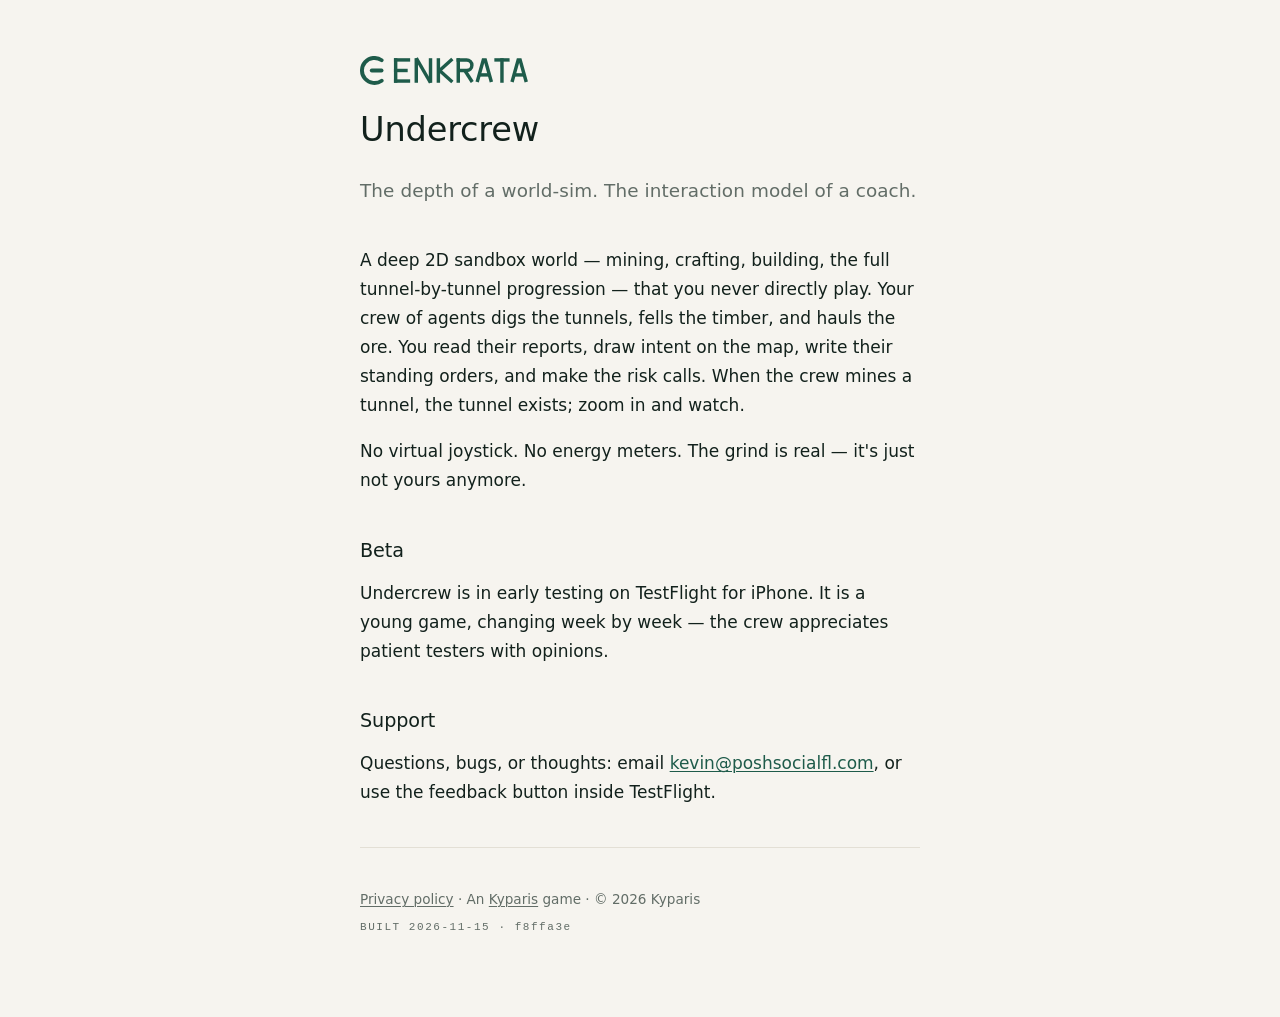
==== undercrew/index.html @ 9447af85 "Rename the studio to Kyparis and move the site to kyparis-studio.github.io Text and URLs only. The l" ====
<!DOCTYPE html>
<html lang="en">
<head>
<meta charset="utf-8">
<meta name="viewport" content="width=device-width, initial-scale=1">
<title>Undercrew</title>
<meta name="description" content="Undercrew: a deep 2D sandbox world you never directly play — you run the crew of agents that plays it, from your phone.">
<link rel="stylesheet" href="/brand.css">
<link rel="icon" href="/favicon.svg" type="image/svg+xml">
<link rel="icon" href="/favicon-32.png" sizes="32x32" type="image/png">
<link rel="icon" href="/favicon-16.png" sizes="16x16" type="image/png">
<link rel="apple-touch-icon" href="/apple-touch-icon.png">
<link rel="canonical" href="https://kyparis-studio.github.io/undercrew/">
<meta name="theme-color" content="#F6F4EF" media="(prefers-color-scheme: light)">
<meta name="theme-color" content="#12211C" media="(prefers-color-scheme: dark)">
<meta property="og:type" content="website">
<meta property="og:site_name" content="Kyparis">
<meta property="og:title" content="Undercrew">
<meta property="og:description" content="Undercrew: a deep 2D sandbox world you never directly play — you run the crew of agents that plays it, from your phone.">
<meta property="og:url" content="https://kyparis-studio.github.io/undercrew/">
<meta property="og:image" content="https://kyparis-studio.github.io/og.png">
<meta property="og:image:width" content="1200">
<meta property="og:image:height" content="630">
<meta name="twitter:card" content="summary_large_image">
</head>
<body>
<div class="page">
<header class="masthead">
  <a href="/" aria-label="Kyparis home"><svg class="lockup lockup-sm" aria-hidden="true" focusable="false" xmlns="http://www.w3.org/2000/svg" viewBox="0 -9 684.154 118" role="img"><title>Enkrata</title><g transform="translate(-20.7297 -29.7297) scale(1.59459)"><g fill="none" stroke="currentColor" stroke-width="10" stroke-linecap="round"><path d="M68.3 23.8 A32 32 0 1 0 68.3 76.2"/><path d="M43 50 H68"/></g></g><g transform="translate(138.154 0)"><g fill="none" stroke="currentColor" stroke-width="14" stroke-linecap="butt" stroke-linejoin="miter" stroke-miterlimit="4"><path d="M 7 0 V 100"/><path d="M 0 7 H 66"/><path d="M 0 50 H 56"/><path d="M 0 93 H 66"/><path d="M 91 0 V 100"/><path d="M 149 0 V 100"/><path d="M 91 0 L 149 100"/><path d="M 181 0 V 100"/><path d="M 186 50 L 238 3"/><path d="M 186 50 L 238 97"/><path d="M 262 0 V 100"/><path d="M 255 7 H 296 A 21.5 21.5 0 0 1 296 50 H 262"/><path d="M 289 50 L 319 97"/><path d="M 339 97 L 364 7 H 372 L 397 97"/><path d="M 347 68 H 389"/><path d="M 409 7 H 471"/><path d="M 440 0 V 100"/><path d="M 481 97 L 506 7 H 514 L 539 97"/><path d="M 489 68 H 531"/></g></g></svg></a>
  <h1 class="title">Undercrew</h1>
  <p class="tagline">The depth of a world-sim. The interaction model of a coach.</p>
</header>

<div class="prose">
  <p>A deep 2D sandbox world — mining, crafting, building, the full
  tunnel-by-tunnel progression — that you never directly play. Your crew of
  agents digs the tunnels, fells the timber, and hauls the ore. You read
  their reports, draw intent on the map, write their standing orders, and
  make the risk calls. When the crew mines a tunnel, the tunnel exists; zoom
  in and watch.</p>

  <p>No virtual joystick. No energy meters. The grind is real — it's just not
  yours anymore.</p>
</div>

<section class="section">
  <h2>Beta</h2>
  <p>Undercrew is in early testing on TestFlight for iPhone. It is a young
  game, changing week by week — the crew appreciates patient testers with
  opinions.</p>
</section>

<section class="section">
  <h2>Support</h2>
  <p>Questions, bugs, or thoughts: email
  <a href="mailto:kevin@poshsocialfl.com">kevin@poshsocialfl.com</a>, or use
  the feedback button inside TestFlight.</p>
</section>

<hr class="rule">
<footer>
  <p><a href="/undercrew/privacy.html">Privacy policy</a> &middot;
  An <a href="/">Kyparis</a> game &middot; &copy; 2026 Kyparis</p>
  <p class="machine">Built 2026-11-15 &middot; <span class="sha">f8ffa3e</span></p>
</footer>
</div>
</body>
</html>
---- brand.css ----
/* Kyparis site styles.
 *
 * The token block below is copied from brand/tokens.css in
 * github.com/kyparis-studio/enkrata-workspace, which is the source of truth. Change it
 * there first, then mirror it here — do not diverge.
 *
 * Contrast is measured, not eyeballed: every text role clears 4.5:1 against both
 * the page ground and the raised surface. Three combinations that look fine and
 * are not: pine on pine-black 2.10:1, brass on bone 2.99:1, sage on bone 4.07:1.
 *
 * Type: the brand specifies Jost for display and IBM Plex Sans for body. Neither
 * is served here yet — self-hosting is pending, and loading them from a font CDN
 * would send visitors' IPs to a third party, which this site's own privacy policy
 * says it does not do. Until then the fallback stacks below do the work.
 */

:root {
  --ek-bg: #F6F4EF;
  --ek-surface: #FFFFFF;
  --ek-ink: #12211C;
  --ek-muted: #626D67;
  --ek-accent: #1E5B4A;
  --ek-accent-strong: #17483A;
  --ek-brass-ink: #8C6A1E;
  --ek-rule: #E3DFD5;
  --ek-rule-strong: #D2CDBF;

  --ek-font-display: Jost, Futura, "Century Gothic", ui-sans-serif, system-ui, sans-serif;
  --ek-font-body: "IBM Plex Sans", ui-sans-serif, system-ui, -apple-system, "Segoe UI", sans-serif;
  --ek-font-mono: "IBM Plex Mono", ui-monospace, SFMono-Regular, Menlo, Consolas, monospace;
}

@media (prefers-color-scheme: dark) {
  :root:not([data-theme="light"]) {
    --ek-bg: #12211C;
    --ek-surface: #1A2C26;
    --ek-ink: #F6F4EF;
    --ek-muted: #8B968F;
    --ek-accent: #46A88A;
    --ek-accent-strong: #5CC0A2;
    --ek-brass-ink: #B89031;
    --ek-rule: #24382F;
    --ek-rule-strong: #33493F;
  }
}

:root[data-theme="dark"] {
  --ek-bg: #12211C;
  --ek-surface: #1A2C26;
  --ek-ink: #F6F4EF;
  --ek-muted: #8B968F;
  --ek-accent: #46A88A;
  --ek-accent-strong: #5CC0A2;
  --ek-brass-ink: #B89031;
  --ek-rule: #24382F;
  --ek-rule-strong: #33493F;
}

*, *::before, *::after { box-sizing: border-box; }
* { margin: 0; padding: 0; }

body {
  background: var(--ek-bg);
  color: var(--ek-ink);
  font-family: var(--ek-font-body);
  font-size: 17px;
  line-height: 1.7;
  -webkit-font-smoothing: antialiased;
  text-rendering: optimizeLegibility;
}

.page {
  max-width: 38rem;
  margin: 0 auto;
  padding: 3.5rem 1.5rem 5rem;
  display: flex;
  flex-direction: column;
  gap: 2.5rem;
}

/* --- masthead ---------------------------------------------------------- */
/* Gap is the brand's clear-space rule, not a taste call: nothing may come
   closer to the lockup than half the mark's height. At the 15rem lockup used
   on the landing page the mark is ~41px tall, so 1.5rem (24px) is the floor. */
.masthead { display: flex; flex-direction: column; gap: 1.5rem; }

.lockup { display: block; width: 100%; max-width: 15rem; height: auto; color: var(--ek-accent); }
.lockup-sm { max-width: 10.5rem; }

/* The lockup carries the name, so the h1 is present for structure and screen
   readers without being painted twice. */
.sr-only {
  position: absolute; width: 1px; height: 1px; padding: 0;
  overflow: hidden; clip: rect(0 0 0 0); white-space: nowrap; border: 0;
}

.tagline {
  font-family: var(--ek-font-display);
  font-size: 1.15rem;
  letter-spacing: .005em;
  color: var(--ek-muted);
}

.crumb {
  font-family: var(--ek-font-mono);
  font-size: 11px;
  letter-spacing: .14em;
  text-transform: uppercase;
  color: var(--ek-brass-ink);
}

/* --- the machine layer -------------------------------------------------- */
/* Plex Mono is the voice of the machinery around the content: geometry
   callouts, build stamps, section labels (brand/README.md section 8). It
   annotates and never speaks — nothing a reader must read to understand the
   page is set in it. Muted is its colour; .crumb and .now .status stay brass
   because they carry an earned state rather than an annotation. */
.machine {
  font-family: var(--ek-font-mono);
  font-size: 11px;
  letter-spacing: .14em;
  text-transform: uppercase;
  color: var(--ek-muted);
  line-height: 1.6;
}

/* A commit sha is lowercase hex — uppercasing it misstates the string. */
.machine .sha { text-transform: none; }

/* --- the construction language ------------------------------------------ */
/* A bracketed plate: the dither ground behind, crop marks at the corners, and
   the content on a solid surface above it. Both assets come from brand/plate/
   in enkrata-workspace and are drawn in currentColor, which an external SVG
   cannot see through background-image — so they are masks with the ink set as
   background-color, which is the documented recipe. Both are decoration and
   carry aria-hidden. */
.plate { position: relative; padding: 18px; }

.plate::before {
  content: "";
  position: absolute;
  inset: 0;
  -webkit-mask-image: url("/plate/dither-12.svg");
          mask-image: url("/plate/dither-12.svg");
  -webkit-mask-size: 8px 8px;
          mask-size: 8px 8px;
  background-color: var(--ek-rule-strong);
}

.plate > * { position: relative; }

.cm {
  position: absolute;
  width: 16px;
  height: 16px;
  -webkit-mask-image: url("/plate/corner.svg");
          mask-image: url("/plate/corner.svg");
  -webkit-mask-size: 16px 16px;
          mask-size: 16px 16px;
  background-color: var(--ek-muted);
}
.cm-tl { top: 0; left: 0; }
.cm-tr { top: 0; right: 0; transform: rotate(90deg); }
.cm-br { bottom: 0; right: 0; transform: rotate(180deg); }
.cm-bl { bottom: 0; left: 0; transform: rotate(270deg); }

/* --- headings and prose ------------------------------------------------ */
h1.title, h2 {
  font-family: var(--ek-font-display);
  font-weight: 500;
  letter-spacing: -.005em;
  text-wrap: balance;
}
h1.title { font-size: 2.1rem; line-height: 1.25; }
h2 { font-size: 1.2rem; }

.prose { display: flex; flex-direction: column; gap: 1.1rem; }
.section { display: flex; flex-direction: column; gap: .7rem; }
.date { color: var(--ek-muted); font-size: .92rem; }

a { color: var(--ek-accent); text-decoration-thickness: 1px; text-underline-offset: 2px; }
a:hover { color: var(--ek-accent-strong); }
a:focus-visible { outline: 2px solid var(--ek-accent); outline-offset: 2px; border-radius: 2px; }

strong { font-weight: 600; }

/* --- the one card on the site: what's being built ---------------------- */
.now {
  background: var(--ek-surface);
  border: 1px solid var(--ek-rule);
  border-radius: 12px;
  padding: 1.5rem 1.6rem;
  display: flex;
  flex-direction: column;
  gap: .5rem;
}
.now h3 { font-family: var(--ek-font-display); font-size: 1.3rem; font-weight: 500; }
.now h3 a { text-decoration: none; }
.now h3 a:hover { text-decoration: underline; }
.now .status {
  font-family: var(--ek-font-mono);
  font-size: 11px;
  letter-spacing: .1em;
  text-transform: uppercase;
  color: var(--ek-brass-ink);
}

.rule { border: 0; border-top: 1px solid var(--ek-rule); }

footer {
  color: var(--ek-muted);
  font-size: .85rem;
  display: flex;
  flex-direction: column;
  gap: .5rem;
}
footer a { color: var(--ek-muted); }
footer a:hover { color: var(--ek-accent); }

@media (max-width: 30rem) {
  body { font-size: 16px; }
  h1.title { font-size: 1.75rem; }
}
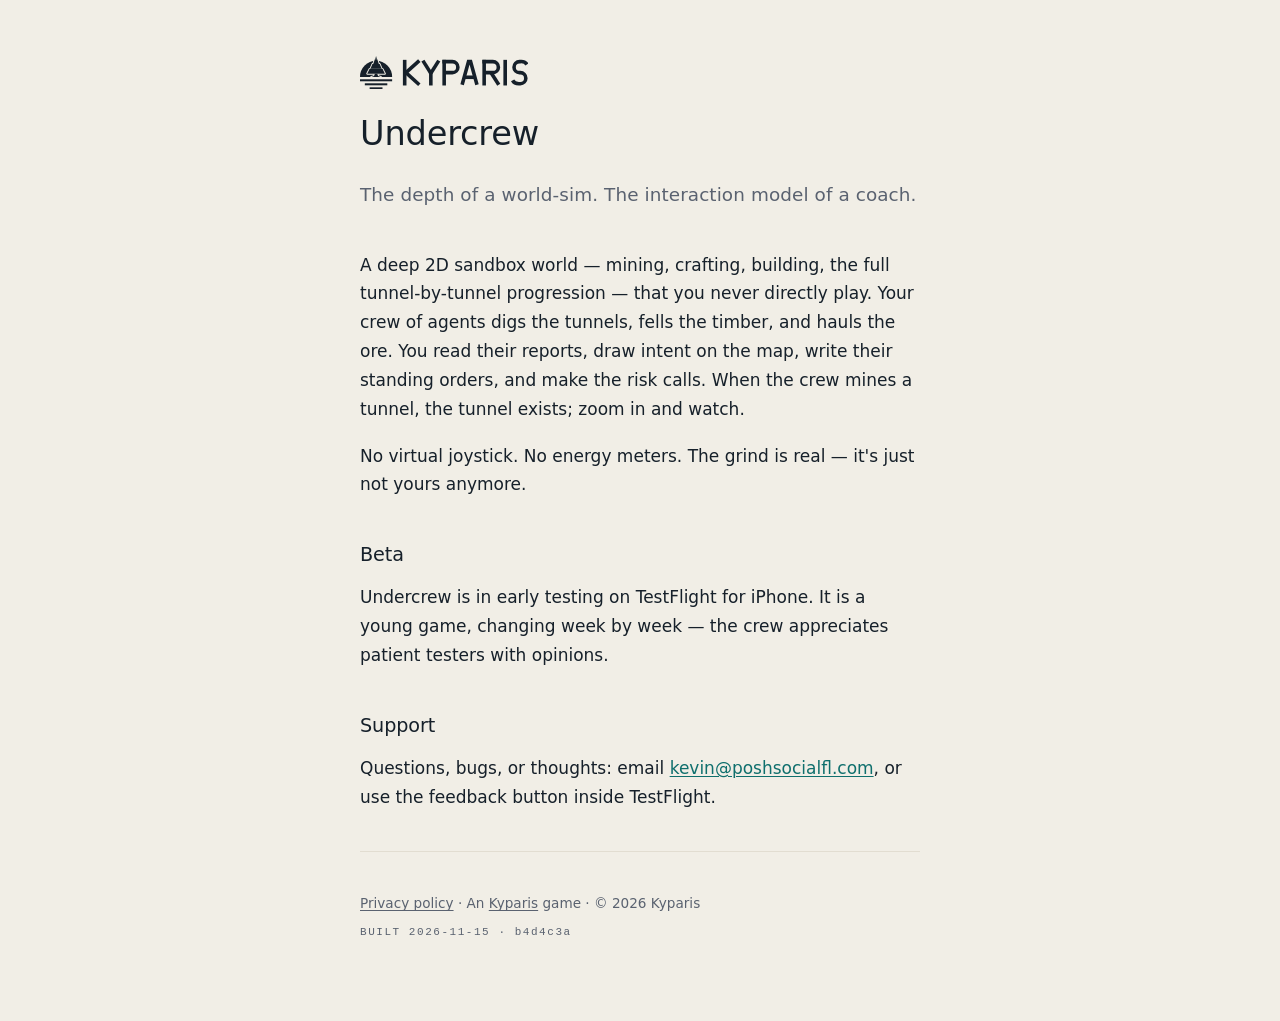
==== commit aee7956c: "Rebrand the site to the Kyparis identity Kyparis tokens (night, limestone, spring, dawn), the First " ====
--- a/undercrew/index.html
+++ b/undercrew/index.html
@@ -11,8 +11,8 @@
 <link rel="icon" href="/favicon-16.png" sizes="16x16" type="image/png">
 <link rel="apple-touch-icon" href="/apple-touch-icon.png">
 <link rel="canonical" href="https://kyparis-studio.github.io/undercrew/">
-<meta name="theme-color" content="#F6F4EF" media="(prefers-color-scheme: light)">
-<meta name="theme-color" content="#12211C" media="(prefers-color-scheme: dark)">
+<meta name="theme-color" content="#F1EEE6" media="(prefers-color-scheme: light)">
+<meta name="theme-color" content="#16202A" media="(prefers-color-scheme: dark)">
 <meta property="og:type" content="website">
 <meta property="og:site_name" content="Kyparis">
 <meta property="og:title" content="Undercrew">
@@ -26,7 +26,7 @@
 <body>
 <div class="page">
 <header class="masthead">
-  <a href="/" aria-label="Kyparis home"><svg class="lockup lockup-sm" aria-hidden="true" focusable="false" xmlns="http://www.w3.org/2000/svg" viewBox="0 -9 684.154 118" role="img"><title>Enkrata</title><g transform="translate(-20.7297 -29.7297) scale(1.59459)"><g fill="none" stroke="currentColor" stroke-width="10" stroke-linecap="round"><path d="M68.3 23.8 A32 32 0 1 0 68.3 76.2"/><path d="M43 50 H68"/></g></g><g transform="translate(138.154 0)"><g fill="none" stroke="currentColor" stroke-width="14" stroke-linecap="butt" stroke-linejoin="miter" stroke-miterlimit="4"><path d="M 7 0 V 100"/><path d="M 0 7 H 66"/><path d="M 0 50 H 56"/><path d="M 0 93 H 66"/><path d="M 91 0 V 100"/><path d="M 149 0 V 100"/><path d="M 91 0 L 149 100"/><path d="M 181 0 V 100"/><path d="M 186 50 L 238 3"/><path d="M 186 50 L 238 97"/><path d="M 262 0 V 100"/><path d="M 255 7 H 296 A 21.5 21.5 0 0 1 296 50 H 262"/><path d="M 289 50 L 319 97"/><path d="M 339 97 L 364 7 H 372 L 397 97"/><path d="M 347 68 H 389"/><path d="M 409 7 H 471"/><path d="M 440 0 V 100"/><path d="M 481 97 L 506 7 H 514 L 539 97"/><path d="M 489 68 H 531"/></g></g></svg></a>
+  <a href="/" aria-label="Kyparis home"><svg class="lockup lockup-sm" aria-hidden="true" focusable="false" xmlns="http://www.w3.org/2000/svg" viewBox="0 -15 655.301 130" role="img"><title>Kyparis</title><g transform="translate(-37.5904 -40.0602) scale(3.13253)"><mask id="ky-gap-lockup" maskUnits="userSpaceOnUse" x="0" y="0" width="64" height="64"><rect width="64" height="64" fill="#fff"/><g fill="#000" stroke="#000" stroke-width="2.4" stroke-linejoin="round"><polygon points="21,30 43,30 40,24 24,24"/><polygon points="25,24 39,24 36.5,18 27.5,18"/><polygon points="28.5,18 35.5,18 33.5,12 30.5,12"/><polygon points="31,12 33,12 32,8"/><polygon points="30.5,30 33.5,30 34.5,33 38,34 26,34 29.5,33"/></g></mask><path d="M12 34 A20 20 0 0 1 52 34 Z" fill="currentColor" mask="url(#ky-gap-lockup)"/><polygon points="21,30 43,30 40,24 24,24" fill="currentColor"/><polygon points="25,24 39,24 36.5,18 27.5,18" fill="currentColor"/><polygon points="28.5,18 35.5,18 33.5,12 30.5,12" fill="currentColor"/><polygon points="31,12 33,12 32,8" fill="currentColor"/><polygon points="30.5,30 33.5,30 34.5,33 38,34 26,34 29.5,33" fill="currentColor"/><rect x="12" y="37" width="40" height="2.5" fill="currentColor"/><rect x="18" y="42" width="28" height="2.5" fill="currentColor"/><rect x="24" y="47" width="16" height="2.5" fill="currentColor"/></g><g transform="translate(167.301 0)"><g fill="none" stroke="currentColor" stroke-width="14" stroke-linecap="butt" stroke-linejoin="miter" stroke-miterlimit="4"><path d="M 7 0 V 100"/><path d="M 12 50 L 64 3"/><path d="M 12 50 L 64 97"/><path d="M 78 3 L 109 52"/><path d="M 140 3 L 109 52"/><path d="M 109 48 V 100"/><path d="M 161 0 V 100"/><path d="M 154 7 H 193 A 21.5 21.5 0 0 1 193 50 H 161"/><path d="M 231 97 L 256 7 H 264 L 289 97"/><path d="M 239 68 H 281"/><path d="M 317 0 V 100"/><path d="M 310 7 H 351 A 21.5 21.5 0 0 1 351 50 H 317"/><path d="M 344 50 L 374 97"/><path d="M 399 0 V 100"/><path d="M 484 18 A 26 20 0 0 0 457 7 H 455 A 21.5 21.5 0 0 0 455 50 H 458 A 21.5 21.5 0 0 1 458 93 H 456 A 27 20 0 0 1 428 80"/></g></g></svg></a>
   <h1 class="title">Undercrew</h1>
   <p class="tagline">The depth of a world-sim. The interaction model of a coach.</p>
 </header>
@@ -61,7 +61,7 @@
 <footer>
   <p><a href="/undercrew/privacy.html">Privacy policy</a> &middot;
   An <a href="/">Kyparis</a> game &middot; &copy; 2026 Kyparis</p>
-  <p class="machine">Built 2026-11-15 &middot; <span class="sha">f8ffa3e</span></p>
+  <p class="machine">Built 2026-11-15 &middot; <span class="sha">b4d4c3a</span></p>
 </footer>
 </div>
 </body>
--- a/brand.css
+++ b/brand.css
@@ -6,63 +6,65 @@
  *
  * Contrast is measured, not eyeballed: every text role clears 4.5:1 against both
  * the page ground and the raised surface. Three combinations that look fine and
- * are not: pine on pine-black 2.10:1, brass on bone 2.99:1, sage on bone 4.07:1.
+ * are not: spring on night 3.29:1, spring on limestone 4.32:1, dawn on
+ * limestone 1.83:1 (hence the deeper accents and --ky-dawn-ink).
  *
- * Type: the brand specifies Jost for display and IBM Plex Sans for body. Neither
- * is served here yet — self-hosting is pending, and loading them from a font CDN
- * would send visitors' IPs to a third party, which this site's own privacy policy
- * says it does not do. Until then the fallback stacks below do the work.
+ * Type: the brand specifies Archivo (width 125) for display, Inter for body and
+ * JetBrains Mono for the machine layer. None is served here yet — self-hosting is
+ * pending, and loading them from a font CDN would send visitors' IPs to a third
+ * party, which this site's own privacy policy says it does not do. Until then the
+ * fallback stacks below do the work.
  */
 
 :root {
-  --ek-bg: #F6F4EF;
-  --ek-surface: #FFFFFF;
-  --ek-ink: #12211C;
-  --ek-muted: #626D67;
-  --ek-accent: #1E5B4A;
-  --ek-accent-strong: #17483A;
-  --ek-brass-ink: #8C6A1E;
-  --ek-rule: #E3DFD5;
-  --ek-rule-strong: #D2CDBF;
-
-  --ek-font-display: Jost, Futura, "Century Gothic", ui-sans-serif, system-ui, sans-serif;
-  --ek-font-body: "IBM Plex Sans", ui-sans-serif, system-ui, -apple-system, "Segoe UI", sans-serif;
-  --ek-font-mono: "IBM Plex Mono", ui-monospace, SFMono-Regular, Menlo, Consolas, monospace;
+  --ky-bg:            #F1EEE6;
+  --ky-surface:       #FFFFFF;
+  --ky-ink:           #16202A;
+  --ky-muted:         #5A6270;
+  --ky-accent:        #0F6F6D;
+  --ky-accent-strong: #0E6462;
+  --ky-dawn-ink:      #A4552E;
+  --ky-rule:          #E2DDD1;
+  --ky-rule-strong:   #D0CABB;
+
+  --ky-font-display: Archivo, "Helvetica Neue", ui-sans-serif, system-ui, sans-serif;
+  --ky-font-body: Inter, ui-sans-serif, system-ui, -apple-system, "Segoe UI", sans-serif;
+  --ky-font-mono: "JetBrains Mono", ui-monospace, SFMono-Regular, Menlo, Consolas, monospace;
 }
 
 @media (prefers-color-scheme: dark) {
   :root:not([data-theme="light"]) {
-    --ek-bg: #12211C;
-    --ek-surface: #1A2C26;
-    --ek-ink: #F6F4EF;
-    --ek-muted: #8B968F;
-    --ek-accent: #46A88A;
-    --ek-accent-strong: #5CC0A2;
-    --ek-brass-ink: #B89031;
-    --ek-rule: #24382F;
-    --ek-rule-strong: #33493F;
+    --ky-bg:            #16202A;
+    --ky-surface:       #1F2A36;
+    --ky-ink:           #F1EEE6;
+    --ky-muted:         #98A2AE;
+    --ky-accent:        #3FB3AE;
+    --ky-accent-strong: #62C9C4;
+    --ky-dawn-ink:      #E9A27A;
+    --ky-rule:          #26313D;
+    --ky-rule-strong:   #34404D;
   }
 }
 
 :root[data-theme="dark"] {
-  --ek-bg: #12211C;
-  --ek-surface: #1A2C26;
-  --ek-ink: #F6F4EF;
-  --ek-muted: #8B968F;
-  --ek-accent: #46A88A;
-  --ek-accent-strong: #5CC0A2;
-  --ek-brass-ink: #B89031;
-  --ek-rule: #24382F;
-  --ek-rule-strong: #33493F;
+  --ky-bg:            #16202A;
+  --ky-surface:       #1F2A36;
+  --ky-ink:           #F1EEE6;
+  --ky-muted:         #98A2AE;
+  --ky-accent:        #3FB3AE;
+  --ky-accent-strong: #62C9C4;
+  --ky-dawn-ink:      #E9A27A;
+  --ky-rule:          #26313D;
+  --ky-rule-strong:   #34404D;
 }
 
 *, *::before, *::after { box-sizing: border-box; }
 * { margin: 0; padding: 0; }
 
 body {
-  background: var(--ek-bg);
-  color: var(--ek-ink);
-  font-family: var(--ek-font-body);
+  background: var(--ky-bg);
+  color: var(--ky-ink);
+  font-family: var(--ky-font-body);
   font-size: 17px;
   line-height: 1.7;
   -webkit-font-smoothing: antialiased;
@@ -84,7 +86,7 @@
    on the landing page the mark is ~41px tall, so 1.5rem (24px) is the floor. */
 .masthead { display: flex; flex-direction: column; gap: 1.5rem; }
 
-.lockup { display: block; width: 100%; max-width: 15rem; height: auto; color: var(--ek-accent); }
+.lockup { display: block; width: 100%; max-width: 15rem; height: auto; color: var(--ky-ink); }
 .lockup-sm { max-width: 10.5rem; }
 
 /* The lockup carries the name, so the h1 is present for structure and screen
@@ -95,32 +97,32 @@
 }
 
 .tagline {
-  font-family: var(--ek-font-display);
+  font-family: var(--ky-font-display);
   font-size: 1.15rem;
   letter-spacing: .005em;
-  color: var(--ek-muted);
+  color: var(--ky-muted);
 }
 
 .crumb {
-  font-family: var(--ek-font-mono);
+  font-family: var(--ky-font-mono);
   font-size: 11px;
   letter-spacing: .14em;
   text-transform: uppercase;
-  color: var(--ek-brass-ink);
+  color: var(--ky-dawn-ink);
 }
 
 /* --- the machine layer -------------------------------------------------- */
-/* Plex Mono is the voice of the machinery around the content: geometry
+/* The mono face is the voice of the machinery around the content: geometry
    callouts, build stamps, section labels (brand/README.md section 8). It
    annotates and never speaks — nothing a reader must read to understand the
-   page is set in it. Muted is its colour; .crumb and .now .status stay brass
+   page is set in it. Muted is its colour; .crumb and .now .status stay dawn
    because they carry an earned state rather than an annotation. */
 .machine {
-  font-family: var(--ek-font-mono);
+  font-family: var(--ky-font-mono);
   font-size: 11px;
   letter-spacing: .14em;
   text-transform: uppercase;
-  color: var(--ek-muted);
+  color: var(--ky-muted);
   line-height: 1.6;
 }
 
@@ -144,7 +146,7 @@
           mask-image: url("/plate/dither-12.svg");
   -webkit-mask-size: 8px 8px;
           mask-size: 8px 8px;
-  background-color: var(--ek-rule-strong);
+  background-color: var(--ky-rule-strong);
 }
 
 .plate > * { position: relative; }
@@ -157,7 +159,7 @@
           mask-image: url("/plate/corner.svg");
   -webkit-mask-size: 16px 16px;
           mask-size: 16px 16px;
-  background-color: var(--ek-muted);
+  background-color: var(--ky-muted);
 }
 .cm-tl { top: 0; left: 0; }
 .cm-tr { top: 0; right: 0; transform: rotate(90deg); }
@@ -166,7 +168,7 @@
 
 /* --- headings and prose ------------------------------------------------ */
 h1.title, h2 {
-  font-family: var(--ek-font-display);
+  font-family: var(--ky-font-display);
   font-weight: 500;
   letter-spacing: -.005em;
   text-wrap: balance;
@@ -176,46 +178,46 @@
 
 .prose { display: flex; flex-direction: column; gap: 1.1rem; }
 .section { display: flex; flex-direction: column; gap: .7rem; }
-.date { color: var(--ek-muted); font-size: .92rem; }
-
-a { color: var(--ek-accent); text-decoration-thickness: 1px; text-underline-offset: 2px; }
-a:hover { color: var(--ek-accent-strong); }
-a:focus-visible { outline: 2px solid var(--ek-accent); outline-offset: 2px; border-radius: 2px; }
+.date { color: var(--ky-muted); font-size: .92rem; }
+
+a { color: var(--ky-accent); text-decoration-thickness: 1px; text-underline-offset: 2px; }
+a:hover { color: var(--ky-accent-strong); }
+a:focus-visible { outline: 2px solid var(--ky-accent); outline-offset: 2px; border-radius: 2px; }
 
 strong { font-weight: 600; }
 
 /* --- the one card on the site: what's being built ---------------------- */
 .now {
-  background: var(--ek-surface);
-  border: 1px solid var(--ek-rule);
+  background: var(--ky-surface);
+  border: 1px solid var(--ky-rule);
   border-radius: 12px;
   padding: 1.5rem 1.6rem;
   display: flex;
   flex-direction: column;
   gap: .5rem;
 }
-.now h3 { font-family: var(--ek-font-display); font-size: 1.3rem; font-weight: 500; }
+.now h3 { font-family: var(--ky-font-display); font-size: 1.3rem; font-weight: 500; }
 .now h3 a { text-decoration: none; }
 .now h3 a:hover { text-decoration: underline; }
 .now .status {
-  font-family: var(--ek-font-mono);
+  font-family: var(--ky-font-mono);
   font-size: 11px;
   letter-spacing: .1em;
   text-transform: uppercase;
-  color: var(--ek-brass-ink);
-}
-
-.rule { border: 0; border-top: 1px solid var(--ek-rule); }
+  color: var(--ky-dawn-ink);
+}
+
+.rule { border: 0; border-top: 1px solid var(--ky-rule); }
 
 footer {
-  color: var(--ek-muted);
+  color: var(--ky-muted);
   font-size: .85rem;
   display: flex;
   flex-direction: column;
   gap: .5rem;
 }
-footer a { color: var(--ek-muted); }
-footer a:hover { color: var(--ek-accent); }
+footer a { color: var(--ky-muted); }
+footer a:hover { color: var(--ky-accent); }
 
 @media (max-width: 30rem) {
   body { font-size: 16px; }
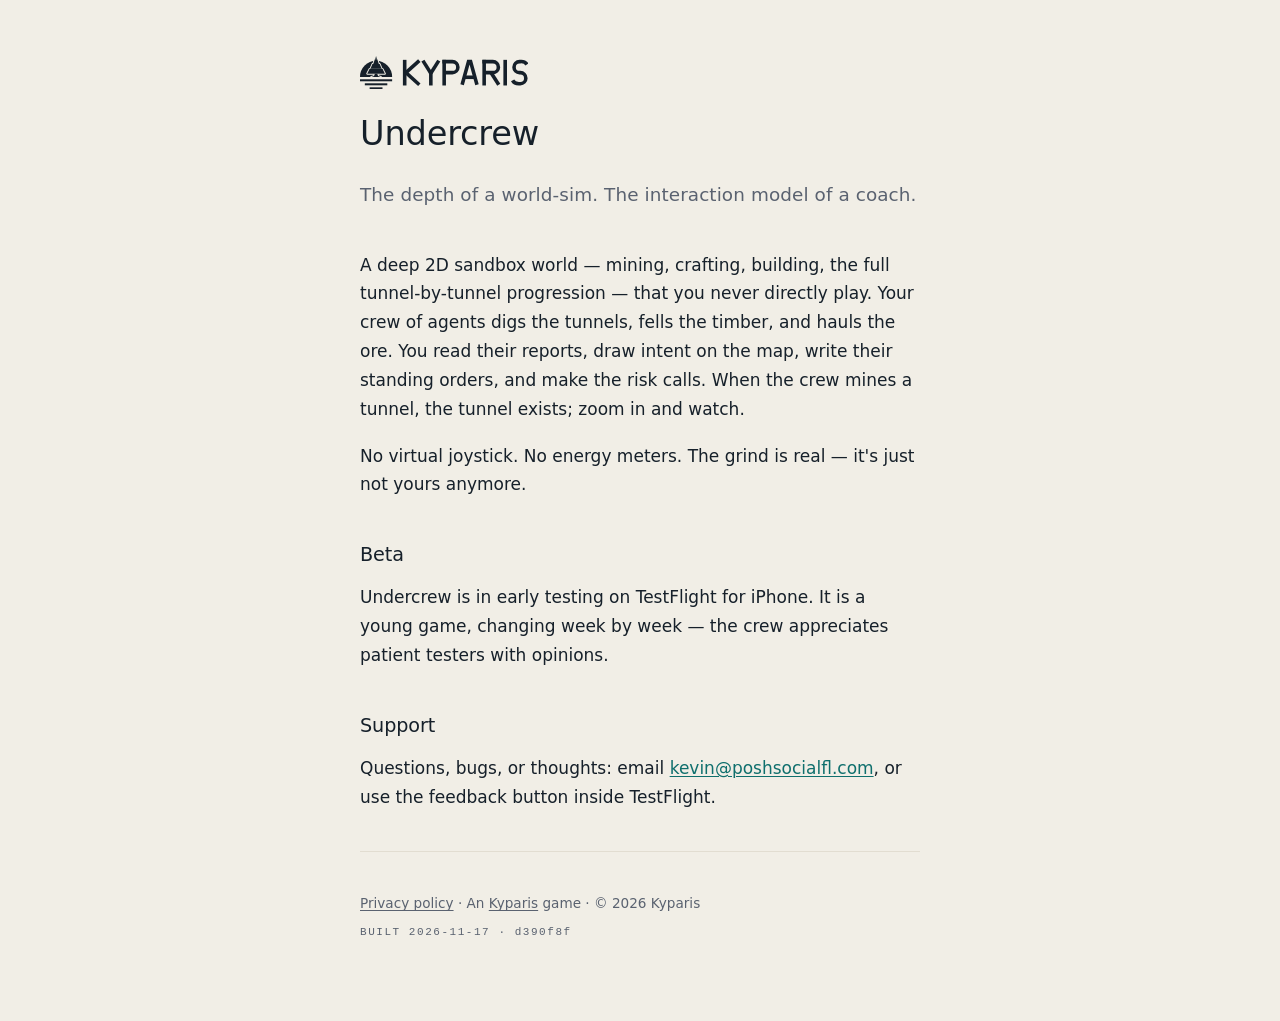
==== commit 50bef29d: "Wildhold is now Zoostead: its page and privacy policy move to /zoostead/ The game was renamed on 202" ====
--- a/undercrew/index.html
+++ b/undercrew/index.html
@@ -61,7 +61,7 @@
 <footer>
   <p><a href="/undercrew/privacy.html">Privacy policy</a> &middot;
   An <a href="/">Kyparis</a> game &middot; &copy; 2026 Kyparis</p>
-  <p class="machine">Built 2026-11-15 &middot; <span class="sha">b4d4c3a</span></p>
+  <p class="machine">Built 2026-11-17 &middot; <span class="sha">d390f8f</span></p>
 </footer>
 </div>
 </body>
